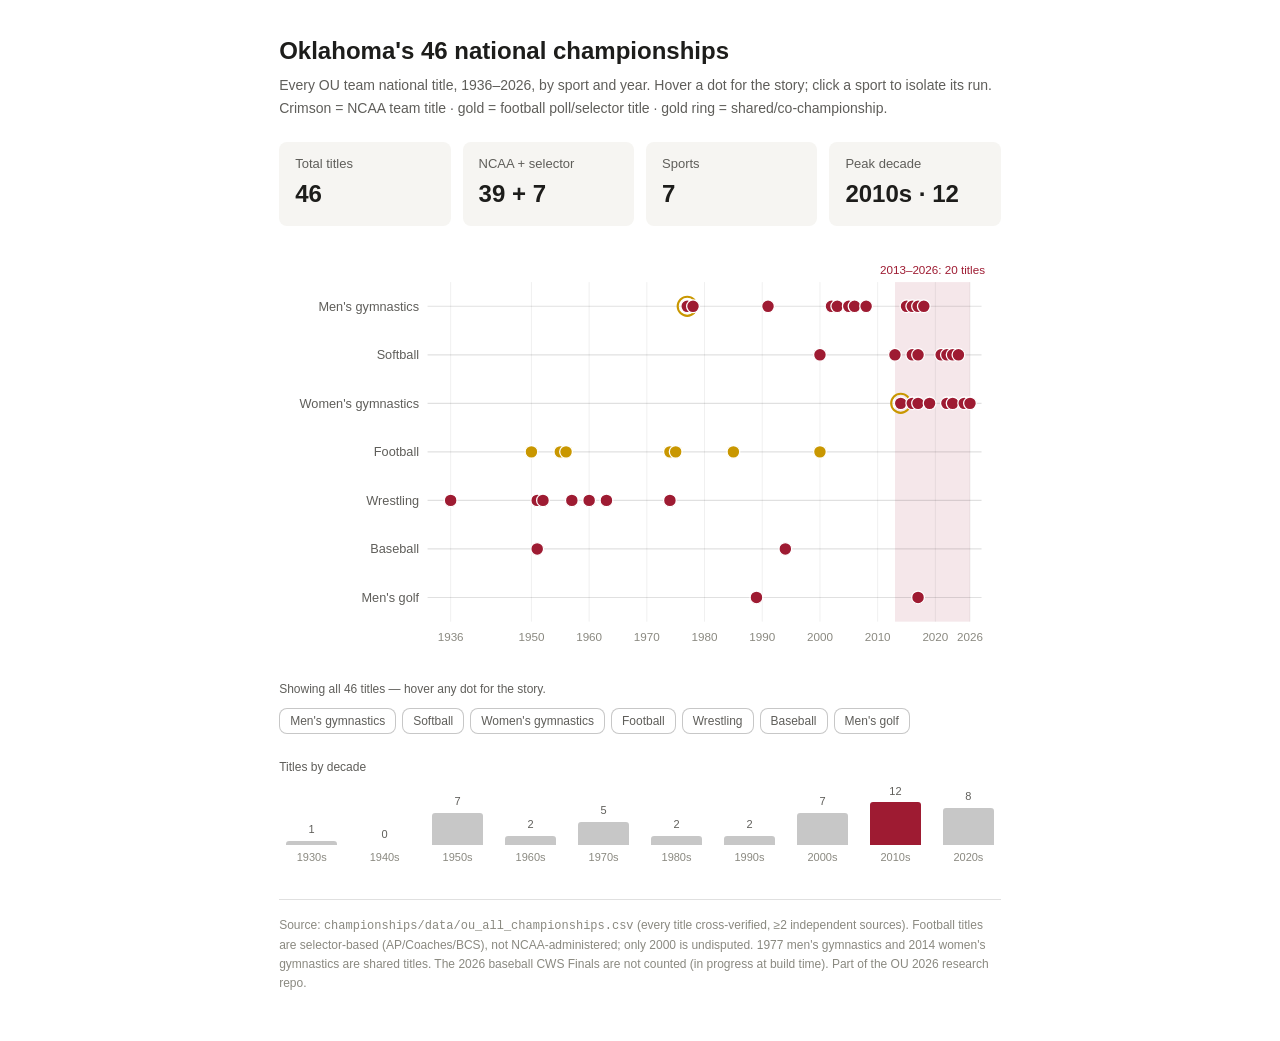
==== championships/viz/index.html @ 9993b3f7 "Add interactive championship-wall viz (dependency-free, deployable) championships/viz/index.html: a " ====
<!DOCTYPE html>
<html lang="en">
<head>
<meta charset="utf-8">
<meta name="viewport" content="width=device-width, initial-scale=1">
<title>Oklahoma's 46 National Championships — interactive</title>
<style>
:root{
  --bg:#ffffff;--surface:#f6f5f2;--text:#1d1d1b;--muted:#5f5e5a;--hint:#8a8980;
  --border-t:rgba(0,0,0,.12);--border-s:rgba(0,0,0,.22);
  --info-bg:#fbeaed;--info-text:#841617;--info-border:#d99aa3;
  --crimson:#9e1b32;--gold:#c99700;
  --color-background-primary:var(--bg);--color-background-secondary:var(--surface);
  --color-text-primary:var(--text);--color-text-secondary:var(--muted);--color-text-tertiary:var(--hint);
  --color-border-tertiary:var(--border-t);--color-border-secondary:var(--border-s);
  --color-background-info:var(--info-bg);--color-text-info:var(--info-text);--color-border-info:var(--info-border);
  --border-radius-md:8px;
}
@media (prefers-color-scheme:dark){
  :root{--bg:#191919;--surface:#232323;--text:#ededed;--muted:#a8a8a3;--hint:#7c7b76;
    --border-t:rgba(255,255,255,.14);--border-s:rgba(255,255,255,.26);
    --info-bg:#3a1f24;--info-text:#f0b8c0;--info-border:#7a3b44;--crimson:#d33b54;--gold:#e0b53c;}
}
*{box-sizing:border-box}
body{margin:0;background:var(--bg);color:var(--text);font-family:-apple-system,BlinkMacSystemFont,"Segoe UI",Roboto,Helvetica,Arial,sans-serif;line-height:1.6}
.page{max-width:760px;margin:0 auto;padding:2rem 1.2rem 3rem}
h1{font-size:24px;font-weight:600;margin:0 0 .25rem}
.sub{color:var(--muted);font-size:14px;margin:0 0 1.4rem}
.mc{background:var(--surface);border-radius:var(--border-radius-md);padding:.8rem 1rem}
.mc .l{font-size:13px;color:var(--muted)}
.mc .v{font-size:24px;font-weight:600}
.chip{cursor:pointer;border:0.5px solid var(--border-s);background:var(--bg);border-radius:var(--border-radius-md);padding:5px 10px;font-size:12px;color:var(--muted)}
.chip[aria-pressed="true"]{background:var(--info-bg);color:var(--info-text);border-color:var(--info-border)}
.dot{cursor:pointer;transition:opacity .15s}
footer{margin-top:2rem;padding-top:1rem;border-top:0.5px solid var(--border-t);font-size:12px;color:var(--hint)}
a{color:var(--info-text)}
</style>
</head>
<body>
<div class="page">
<h1>Oklahoma's 46 national championships</h1>
<p class="sub">Every OU team national title, 1936–2026, by sport and year. Hover a dot for the story; click a sport to isolate its run. Crimson = NCAA team title · gold = football poll/selector title · gold ring = shared/co-championship.</p>

<div style="display:grid;grid-template-columns:repeat(auto-fit,minmax(140px,1fr));gap:12px;margin:0 0 1.25rem">
  <div class="mc"><div class="l">Total titles</div><div class="v">46</div></div>
  <div class="mc"><div class="l">NCAA + selector</div><div class="v">39 + 7</div></div>
  <div class="mc"><div class="l">Sports</div><div class="v">7</div></div>
  <div class="mc"><div class="l">Peak decade</div><div class="v">2010s · 12</div></div>
</div>

<div id="wrap" style="position:relative;width:100%">
  <svg id="wall" viewBox="0 0 680 400" width="100%" role="img" aria-label="Sport by year scatter of all 46 Oklahoma national titles"></svg>
  <div id="tip" style="position:absolute;display:none;pointer-events:none;background:var(--bg);border:0.5px solid var(--border-s);border-radius:var(--border-radius-md);padding:8px 10px;font-size:12px;max-width:230px;z-index:5;color:var(--text)"></div>
</div>

<div id="cap" style="font-size:12px;color:var(--muted);margin:2px 0 8px"></div>
<div id="chips" style="display:flex;flex-wrap:wrap;gap:6px;margin-bottom:1.5rem"></div>

<div style="font-size:12px;color:var(--muted);margin-bottom:6px">Titles by decade</div>
<div id="decbars" style="display:flex;align-items:flex-end;gap:8px;height:84px;margin-bottom:1rem"></div>

<footer>
Source: <code>championships/data/ou_all_championships.csv</code> (every title cross-verified, ≥2 independent sources). Football titles are selector-based (AP/Coaches/BCS), not NCAA-administered; only 2000 is undisputed. 1977 men's gymnastics and 2014 women's gymnastics are shared titles. The 2026 baseball CWS Finals are not counted (in progress at build time). Part of the OU 2026 research repo.
</footer>
</div>

<script>
(function(){
  var ns="http://www.w3.org/2000/svg";
  var css=getComputedStyle(document.documentElement);
  var CR=css.getPropertyValue("--crimson").trim()||"#9e1b32", GO=css.getPropertyValue("--gold").trim()||"#c99700";
  var sports=["Men's gymnastics","Softball","Women's gymnastics","Football","Wrestling","Baseball","Men's golf"];
  var T=[
   {y:1977,si:0,c:"Paul Ziert",r:"Co-champion (shared)",n:1,sh:1},{y:1978,si:0,c:"Paul Ziert",r:"Won outright (Bart Conner era)",n:1,sh:0},
   {y:1991,si:0,c:"Greg Buwick",r:"Buwick era",n:1,sh:0},{y:2002,si:0,c:"Mark Williams",r:"NCAA team title",n:1,sh:0},
   {y:2003,si:0,c:"Mark Williams",r:"Back-to-back",n:1,sh:0},{y:2005,si:0,c:"Mark Williams",r:"NCAA team title",n:1,sh:0},
   {y:2006,si:0,c:"Mark Williams",r:"Back-to-back",n:1,sh:0},{y:2008,si:0,c:"Mark Williams",r:"NCAA team title",n:1,sh:0},
   {y:2015,si:0,c:"Mark Williams",r:"Start of four straight",n:1,sh:0},{y:2016,si:0,c:"Mark Williams",r:"NCAA team title",n:1,sh:0},
   {y:2017,si:0,c:"Mark Williams",r:"NCAA team title",n:1,sh:0},{y:2018,si:0,c:"Mark Williams",r:"Capped four straight",n:1,sh:0},
   {y:2000,si:1,c:"Patty Gasso",r:"def. UCLA — OU's first title",n:1,sh:0},{y:2013,si:1,c:"Patty Gasso",r:"def. Tennessee",n:1,sh:0},
   {y:2016,si:1,c:"Patty Gasso",r:"def. Auburn",n:1,sh:0},{y:2017,si:1,c:"Patty Gasso",r:"def. Florida",n:1,sh:0},
   {y:2021,si:1,c:"Patty Gasso",r:"def. Florida State",n:1,sh:0},{y:2022,si:1,c:"Patty Gasso",r:"swept Texas",n:1,sh:0},
   {y:2023,si:1,c:"Patty Gasso",r:"def. Florida State",n:1,sh:0},{y:2024,si:1,c:"Patty Gasso",r:"def. Texas — first-ever four-peat",n:1,sh:0},
   {y:2014,si:2,c:"K.J. Kindler",r:"Tied Florida (first NCAA gym tie)",n:1,sh:1},{y:2016,si:2,c:"K.J. Kindler",r:"NCAA team title",n:1,sh:0},
   {y:2017,si:2,c:"K.J. Kindler",r:"Back-to-back",n:1,sh:0},{y:2019,si:2,c:"K.J. Kindler",r:"NCAA team title",n:1,sh:0},
   {y:2022,si:2,c:"K.J. Kindler",r:"NCAA team title",n:1,sh:0},{y:2023,si:2,c:"K.J. Kindler",r:"Back-to-back",n:1,sh:0},
   {y:2025,si:2,c:"K.J. Kindler",r:"def. UCLA",n:1,sh:0},{y:2026,si:2,c:"K.J. Kindler",r:"def. LSU",n:1,sh:0},
   {y:1950,si:3,c:"Bud Wilkinson",r:"Consensus (AP + Coaches)",n:0,sh:0},{y:1955,si:3,c:"Bud Wilkinson",r:"AP; Orange Bowl win vs Maryland",n:0,sh:0},
   {y:1956,si:3,c:"Bud Wilkinson",r:"Consensus (AP + Coaches)",n:0,sh:0},{y:1974,si:3,c:"Barry Switzer",r:"AP only (team on probation)",n:0,sh:0},
   {y:1975,si:3,c:"Barry Switzer",r:"Consensus; Orange Bowl win vs Michigan",n:0,sh:0},{y:1985,si:3,c:"Barry Switzer",r:"AP; Orange Bowl win vs Penn State",n:0,sh:0},
   {y:2000,si:3,c:"Bob Stoops",r:"BCS + AP + Coaches (undisputed)",n:0,sh:0},
   {y:1936,si:4,c:"Paul V. Keen",r:"First OU NCAA wrestling title",n:1,sh:0},{y:1951,si:4,c:"Port Robertson",r:"NCAA team title",n:1,sh:0},
   {y:1952,si:4,c:"Port Robertson",r:"Back-to-back",n:1,sh:0},{y:1957,si:4,c:"Port Robertson",r:"NCAA team title",n:1,sh:0},
   {y:1960,si:4,c:"Tommy Evans",r:"NCAA team title",n:1,sh:0},{y:1963,si:4,c:"Tommy Evans",r:"NCAA team title",n:1,sh:0},
   {y:1974,si:4,c:"Stan Abel",r:"Last OU wrestling title",n:1,sh:0},
   {y:1951,si:5,c:"Jack Baer",r:"def. Tennessee (CWS undefeated)",n:1,sh:0},{y:1994,si:5,c:"Larry Cochell",r:"def. Georgia Tech 13-5",n:1,sh:0},
   {y:1989,si:6,c:"Gregg Grost",r:"OU's first men's golf title",n:1,sh:0},{y:2017,si:6,c:"Ryan Hybl",r:"match-play win 3-1-1 vs Oregon",n:1,sh:0}
  ];
  var DEC=[["1930s",1],["1940s",0],["1950s",7],["1960s",2],["1970s",5],["1980s",2],["1990s",2],["2000s",7],["2010s",12],["2020s",8]];

  var x0=140,x1=662,y0=34,y1=354,rowH=(y1-y0)/7;
  function xF(y){return x0+(y-1932)/96*(x1-x0);}
  function cy(i){return y0+rowH*(i+0.5);}
  function Eel(t,a){var e=document.createElementNS(ns,t);for(var k in a)e.setAttribute(k,a[k]);return e;}
  var svg=document.getElementById("wall"),tip=document.getElementById("tip"),wrap=document.getElementById("wrap");

  svg.appendChild(Eel("rect",{x:xF(2013),y:y0,width:xF(2026)-xF(2013),height:y1-y0,fill:"rgba(158,27,50,0.10)"}));
  var bl=Eel("text",{x:(xF(2013)+xF(2026))/2,y:y0-8,"text-anchor":"middle","font-size":"11px",fill:CR});bl.textContent="2013–2026: 20 titles";svg.appendChild(bl);

  for(var i=0;i<7;i++){
    svg.appendChild(Eel("line",{x1:x0,y1:cy(i),x2:x1,y2:cy(i),stroke:"var(--border-t)","stroke-width":1}));
    var lab=Eel("text",{x:x0-8,y:cy(i)+4,"text-anchor":"end","font-size":"12px",fill:"var(--muted)","data-row":i});
    lab.textContent=sports[i];svg.appendChild(lab);
  }
  [1936,1950,1960,1970,1980,1990,2000,2010,2020,2026].forEach(function(yr){
    svg.appendChild(Eel("line",{x1:xF(yr),y1:y0,x2:xF(yr),y2:y1,stroke:"var(--border-t)","stroke-width":0.5}));
    var t=Eel("text",{x:xF(yr),y:y1+18,"text-anchor":"middle","font-size":"11px",fill:"var(--hint)"});t.textContent=yr;svg.appendChild(t);
  });

  T.forEach(function(d){
    var col=d.n?CR:GO, x=xF(d.y), y=cy(d.si);
    if(d.sh){svg.appendChild(Eel("circle",{cx:x,cy:y,r:9,fill:"none",stroke:GO,"stroke-width":2,"data-row":d.si,"class":"dot"}));}
    var c=Eel("circle",{cx:x,cy:y,r:6,fill:col,stroke:"var(--bg)","stroke-width":1.2,"class":"dot","data-row":d.si});
    c.addEventListener("mouseenter",function(ev){
      tip.innerHTML="<div style='font-weight:600'>"+d.y+" · "+sports[d.si]+"</div><div style='color:var(--muted);margin-top:2px'>"+d.c+"</div><div style='margin-top:2px'>"+d.r+"</div>";
      tip.style.display="block";var wr=wrap.getBoundingClientRect();var lx=ev.clientX-wr.left+12;if(lx>wr.width-240)lx=wr.width-240;tip.style.left=lx+"px";tip.style.top=(ev.clientY-wr.top+12)+"px";
    });
    c.addEventListener("mousemove",function(ev){var wr=wrap.getBoundingClientRect();var lx=ev.clientX-wr.left+12;if(lx>wr.width-240)lx=wr.width-240;tip.style.left=lx+"px";tip.style.top=(ev.clientY-wr.top+12)+"px";});
    c.addEventListener("mouseleave",function(){tip.style.display="none";});
    svg.appendChild(c);
  });

  var cap=document.getElementById("cap"),chips=document.getElementById("chips"),active=-1;
  function setCap(){cap.textContent= active<0 ? "Showing all 46 titles — hover any dot for the story." : ("Showing "+T.filter(function(d){return d.si===active;}).length+" "+sports[active].toLowerCase()+" titles.");}
  function apply(){
    document.querySelectorAll("#wall .dot").forEach(function(el){el.style.opacity=(active<0||+el.getAttribute("data-row")===active)?1:0.1;});
    document.querySelectorAll("#wall text[data-row]").forEach(function(el){el.style.opacity=(active<0||+el.getAttribute("data-row")===active)?1:0.35;});
    setCap();
  }
  sports.forEach(function(s,i){
    var b=document.createElement("button");b.className="chip";b.textContent=s;b.setAttribute("aria-pressed","false");
    b.onclick=function(){active=(active===i)?-1:i;chips.querySelectorAll(".chip").forEach(function(c,j){c.setAttribute("aria-pressed",(active===j)?"true":"false");});apply();};
    chips.appendChild(b);
  });
  setCap();

  var db=document.getElementById("decbars");
  DEC.forEach(function(p){
    var col=document.createElement("div");col.style.cssText="flex:1;display:flex;flex-direction:column;align-items:center;justify-content:flex-end;height:100%";
    var v=document.createElement("div");v.style.cssText="font-size:11px;color:var(--muted);margin-bottom:2px";v.textContent=p[1];
    var bar=document.createElement("div");bar.style.cssText="width:78%;border-radius:3px 3px 0 0;background:"+(p[1]===12?CR:"var(--border-s)")+";height:"+(p[1]/12*56)+"px";
    var lb=document.createElement("div");lb.style.cssText="font-size:11px;color:var(--hint);margin-top:4px";lb.textContent=p[0];
    col.appendChild(v);col.appendChild(bar);col.appendChild(lb);db.appendChild(col);
  });
})();
</script>
</body>
</html>
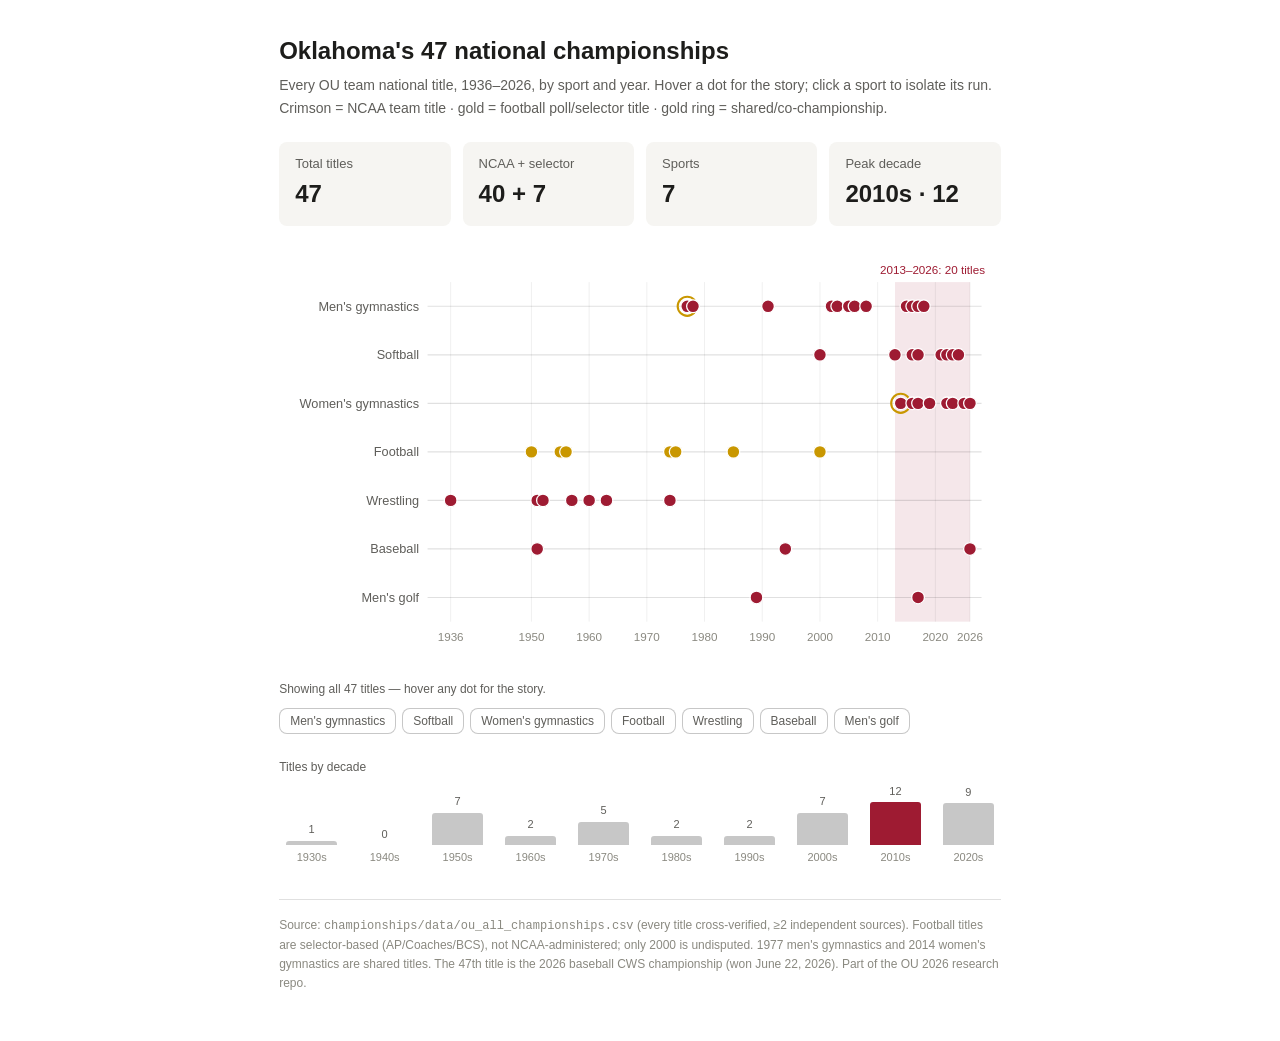
==== commit 5a79437f: "Cascade OU's 47th title (2026 baseball) through championships + social + viz OU's 2026 CWS title is " ====
--- a/championships/viz/index.html
+++ b/championships/viz/index.html
@@ -3,7 +3,7 @@
 <head>
 <meta charset="utf-8">
 <meta name="viewport" content="width=device-width, initial-scale=1">
-<title>Oklahoma's 46 National Championships — interactive</title>
+<title>Oklahoma's 47 National Championships — interactive</title>
 <style>
 :root{
   --bg:#ffffff;--surface:#f6f5f2;--text:#1d1d1b;--muted:#5f5e5a;--hint:#8a8980;
@@ -38,18 +38,18 @@
 </head>
 <body>
 <div class="page">
-<h1>Oklahoma's 46 national championships</h1>
+<h1>Oklahoma's 47 national championships</h1>
 <p class="sub">Every OU team national title, 1936–2026, by sport and year. Hover a dot for the story; click a sport to isolate its run. Crimson = NCAA team title · gold = football poll/selector title · gold ring = shared/co-championship.</p>
 
 <div style="display:grid;grid-template-columns:repeat(auto-fit,minmax(140px,1fr));gap:12px;margin:0 0 1.25rem">
-  <div class="mc"><div class="l">Total titles</div><div class="v">46</div></div>
-  <div class="mc"><div class="l">NCAA + selector</div><div class="v">39 + 7</div></div>
+  <div class="mc"><div class="l">Total titles</div><div class="v">47</div></div>
+  <div class="mc"><div class="l">NCAA + selector</div><div class="v">40 + 7</div></div>
   <div class="mc"><div class="l">Sports</div><div class="v">7</div></div>
   <div class="mc"><div class="l">Peak decade</div><div class="v">2010s · 12</div></div>
 </div>
 
 <div id="wrap" style="position:relative;width:100%">
-  <svg id="wall" viewBox="0 0 680 400" width="100%" role="img" aria-label="Sport by year scatter of all 46 Oklahoma national titles"></svg>
+  <svg id="wall" viewBox="0 0 680 400" width="100%" role="img" aria-label="Sport by year scatter of all 47 Oklahoma national titles"></svg>
   <div id="tip" style="position:absolute;display:none;pointer-events:none;background:var(--bg);border:0.5px solid var(--border-s);border-radius:var(--border-radius-md);padding:8px 10px;font-size:12px;max-width:230px;z-index:5;color:var(--text)"></div>
 </div>
 
@@ -60,7 +60,7 @@
 <div id="decbars" style="display:flex;align-items:flex-end;gap:8px;height:84px;margin-bottom:1rem"></div>
 
 <footer>
-Source: <code>championships/data/ou_all_championships.csv</code> (every title cross-verified, ≥2 independent sources). Football titles are selector-based (AP/Coaches/BCS), not NCAA-administered; only 2000 is undisputed. 1977 men's gymnastics and 2014 women's gymnastics are shared titles. The 2026 baseball CWS Finals are not counted (in progress at build time). Part of the OU 2026 research repo.
+Source: <code>championships/data/ou_all_championships.csv</code> (every title cross-verified, ≥2 independent sources). Football titles are selector-based (AP/Coaches/BCS), not NCAA-administered; only 2000 is undisputed. 1977 men's gymnastics and 2014 women's gymnastics are shared titles. The 47th title is the 2026 baseball CWS championship (won June 22, 2026). Part of the OU 2026 research repo.
 </footer>
 </div>
 
@@ -93,10 +93,10 @@
    {y:1952,si:4,c:"Port Robertson",r:"Back-to-back",n:1,sh:0},{y:1957,si:4,c:"Port Robertson",r:"NCAA team title",n:1,sh:0},
    {y:1960,si:4,c:"Tommy Evans",r:"NCAA team title",n:1,sh:0},{y:1963,si:4,c:"Tommy Evans",r:"NCAA team title",n:1,sh:0},
    {y:1974,si:4,c:"Stan Abel",r:"Last OU wrestling title",n:1,sh:0},
-   {y:1951,si:5,c:"Jack Baer",r:"def. Tennessee (CWS undefeated)",n:1,sh:0},{y:1994,si:5,c:"Larry Cochell",r:"def. Georgia Tech 13-5",n:1,sh:0},
+   {y:1951,si:5,c:"Jack Baer",r:"def. Tennessee (CWS undefeated)",n:1,sh:0},{y:1994,si:5,c:"Larry Cochell",r:"def. Georgia Tech 13-5",n:1,sh:0},{y:2026,si:5,c:"Skip Johnson",r:"def. North Carolina (CWS) — first since 1994",n:1,sh:0},
    {y:1989,si:6,c:"Gregg Grost",r:"OU's first men's golf title",n:1,sh:0},{y:2017,si:6,c:"Ryan Hybl",r:"match-play win 3-1-1 vs Oregon",n:1,sh:0}
   ];
-  var DEC=[["1930s",1],["1940s",0],["1950s",7],["1960s",2],["1970s",5],["1980s",2],["1990s",2],["2000s",7],["2010s",12],["2020s",8]];
+  var DEC=[["1930s",1],["1940s",0],["1950s",7],["1960s",2],["1970s",5],["1980s",2],["1990s",2],["2000s",7],["2010s",12],["2020s",9]];
 
   var x0=140,x1=662,y0=34,y1=354,rowH=(y1-y0)/7;
   function xF(y){return x0+(y-1932)/96*(x1-x0);}
@@ -131,7 +131,7 @@
   });
 
   var cap=document.getElementById("cap"),chips=document.getElementById("chips"),active=-1;
-  function setCap(){cap.textContent= active<0 ? "Showing all 46 titles — hover any dot for the story." : ("Showing "+T.filter(function(d){return d.si===active;}).length+" "+sports[active].toLowerCase()+" titles.");}
+  function setCap(){cap.textContent= active<0 ? "Showing all 47 titles — hover any dot for the story." : ("Showing "+T.filter(function(d){return d.si===active;}).length+" "+sports[active].toLowerCase()+" titles.");}
   function apply(){
     document.querySelectorAll("#wall .dot").forEach(function(el){el.style.opacity=(active<0||+el.getAttribute("data-row")===active)?1:0.1;});
     document.querySelectorAll("#wall text[data-row]").forEach(function(el){el.style.opacity=(active<0||+el.getAttribute("data-row")===active)?1:0.35;});
